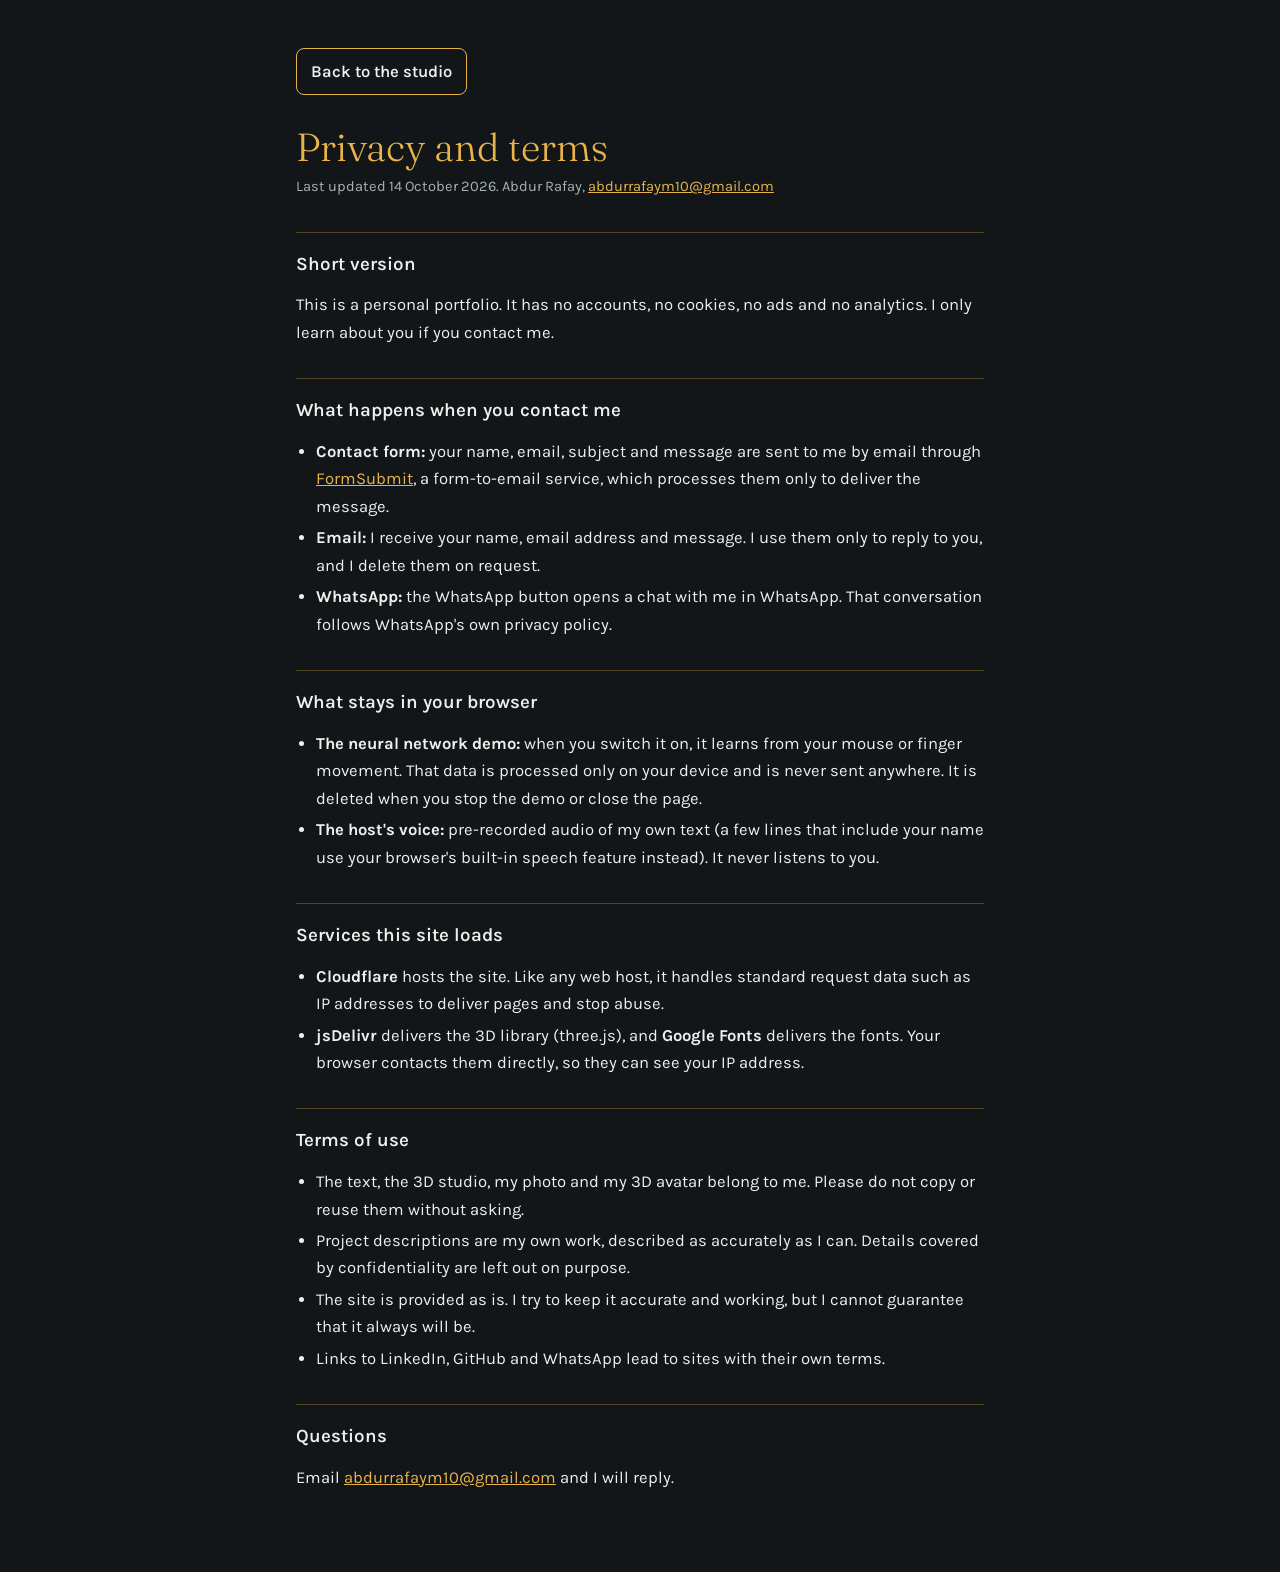
==== privacy.html @ a17399e5 "Add files via upload" ====
<!doctype html>
<html lang="en"><head><meta charset="utf-8"><meta name="viewport" content="width=device-width,initial-scale=1">
<title>Privacy and terms | Abdur Rafay</title>
<link rel="icon" href="./assets/favicon.svg" type="image/svg+xml">
<link href="https://fonts.googleapis.com/css2?family=Fraunces:opsz,wght@9..144,300;9..144,600&family=Karla:wght@400;600&display=swap" rel="stylesheet">
<style>
:root{--bg:#121619;--gold:#E8B44A;--text:#EEF0EC;--dim:#A7B2AE;--line:rgba(232,180,74,.3)}
*{box-sizing:border-box}html,body{margin:0;background:var(--bg);color:var(--text);font:400 1.02rem/1.65 Karla,sans-serif}
main{max-width:720px;margin:0 auto;padding:48px 16px 64px}
a{color:var(--gold)}a:focus-visible{outline:3px solid var(--gold);outline-offset:3px}
h1{font:300 2.4rem Fraunces,serif;color:var(--gold);margin:0 0 4px}h2{font:600 1.15rem Karla,sans-serif;margin:32px 0 8px;padding-top:20px;border-top:1px solid var(--line)}
.meta{color:var(--dim);font-size:.9rem;margin:0 0 24px}ul{padding-left:20px}li{margin:4px 0}
.back{display:inline-block;margin-bottom:28px;padding:9px 14px;border:1px solid var(--gold);border-radius:8px;color:var(--text);text-decoration:none;font-weight:600}
</style></head><body><main>
<a class="back" href="./">Back to the studio</a>
<h1>Privacy and terms</h1>
<p class="meta">Last updated 14 October 2026. Abdur Rafay, <a href="mailto:abdurrafaym10@gmail.com">abdurrafaym10@gmail.com</a></p>

<h2>Short version</h2>
<p>This is a personal portfolio. It has no accounts, no cookies, no ads and no analytics. I only learn about you if you contact me.</p>

<h2>What happens when you contact me</h2>
<ul>
<li><b>Contact form:</b> your name, email, subject and message are sent to me by email through <a href="https://formsubmit.co" rel="noopener">FormSubmit</a>, a form-to-email service, which processes them only to deliver the message.</li>
<li><b>Email:</b> I receive your name, email address and message. I use them only to reply to you, and I delete them on request.</li>
<li><b>WhatsApp:</b> the WhatsApp button opens a chat with me in WhatsApp. That conversation follows WhatsApp's own privacy policy.</li>
</ul>

<h2>What stays in your browser</h2>
<ul>
<li><b>The neural network demo:</b> when you switch it on, it learns from your mouse or finger movement. That data is processed only on your device and is never sent anywhere. It is deleted when you stop the demo or close the page.</li>
<li><b>The host's voice:</b> pre-recorded audio of my own text (a few lines that include your name use your browser's built-in speech feature instead). It never listens to you.</li>
</ul>

<h2>Services this site loads</h2>
<ul>
<li><b>Cloudflare</b> hosts the site. Like any web host, it handles standard request data such as IP addresses to deliver pages and stop abuse.</li>
<li><b>jsDelivr</b> delivers the 3D library (three.js), and <b>Google Fonts</b> delivers the fonts. Your browser contacts them directly, so they can see your IP address.</li>
</ul>

<h2>Terms of use</h2>
<ul>
<li>The text, the 3D studio, my photo and my 3D avatar belong to me. Please do not copy or reuse them without asking.</li>
<li>Project descriptions are my own work, described as accurately as I can. Details covered by confidentiality are left out on purpose.</li>
<li>The site is provided as is. I try to keep it accurate and working, but I cannot guarantee that it always will be.</li>
<li>Links to LinkedIn, GitHub and WhatsApp lead to sites with their own terms.</li>
</ul>

<h2>Questions</h2>
<p>Email <a href="mailto:abdurrafaym10@gmail.com">abdurrafaym10@gmail.com</a> and I will reply.</p>
</main></body></html>
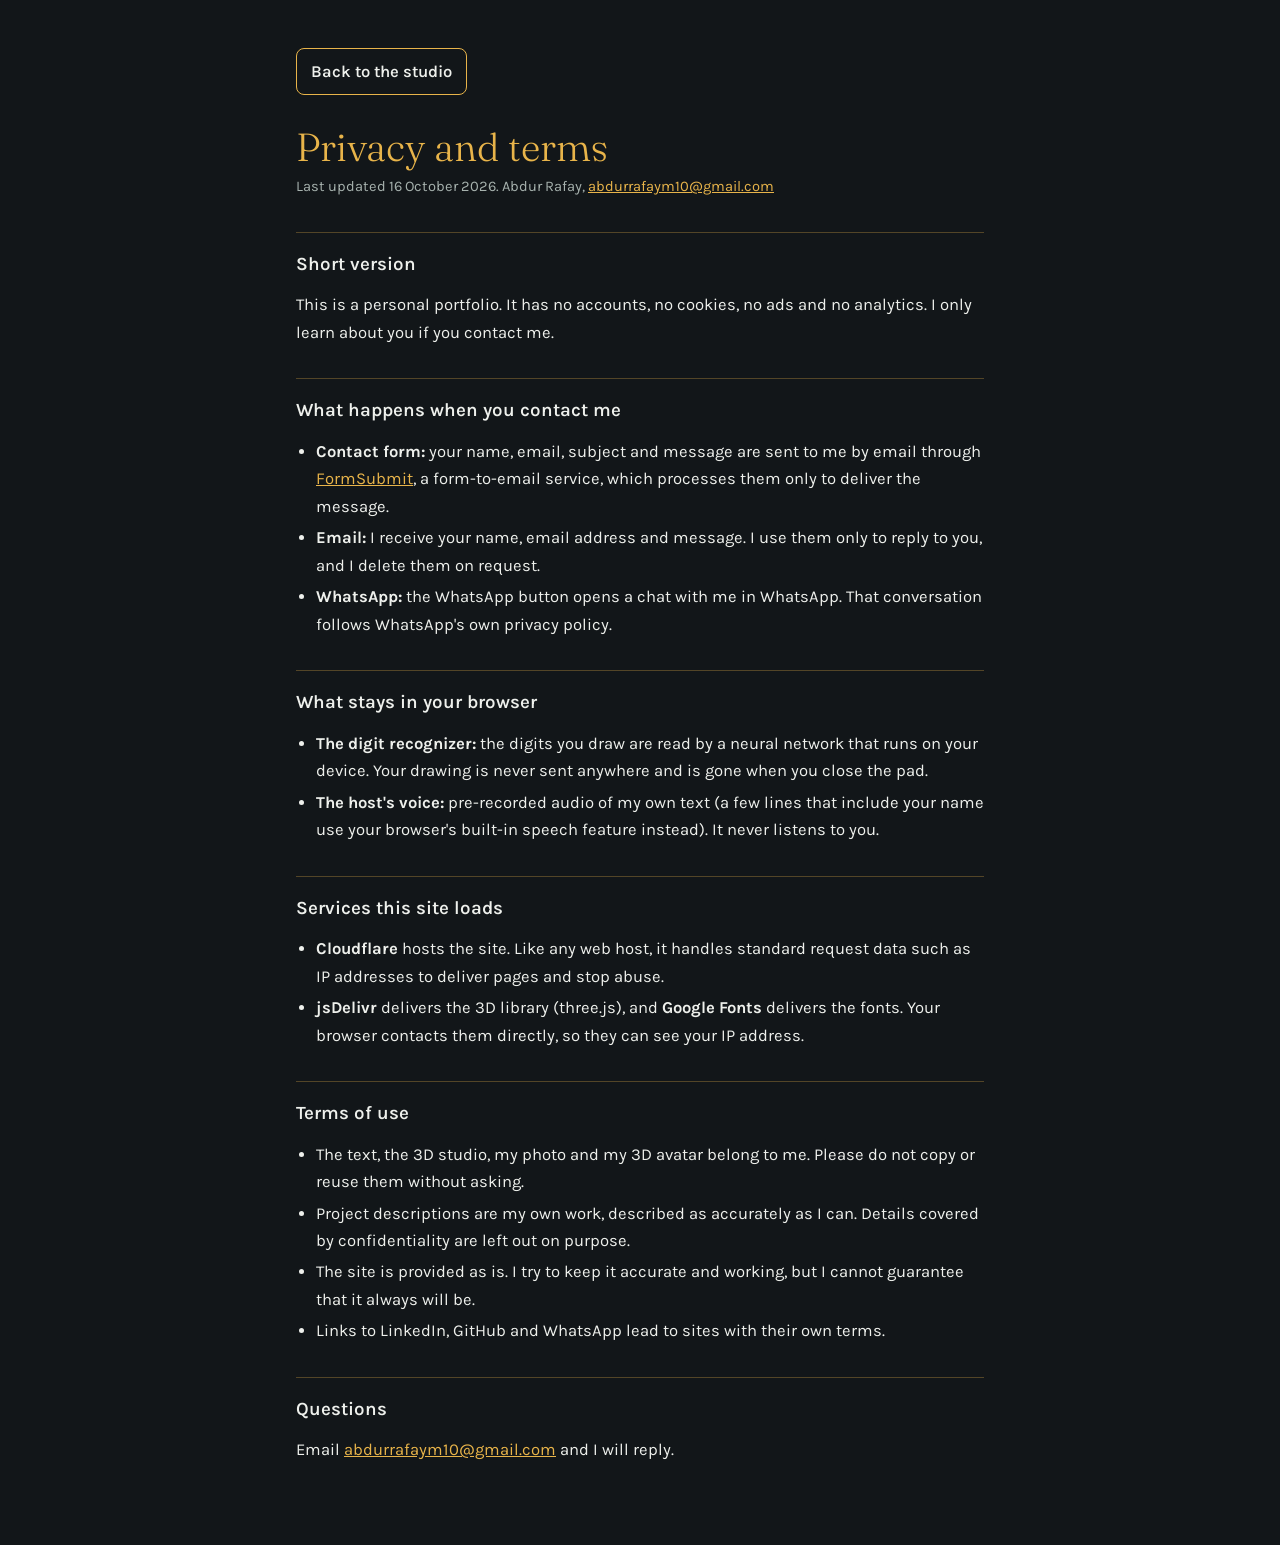
==== commit 38589b5c: "Update site to latest studio build" ====
--- a/privacy.html
+++ b/privacy.html
@@ -14,7 +14,7 @@
 </style></head><body><main>
 <a class="back" href="./">Back to the studio</a>
 <h1>Privacy and terms</h1>
-<p class="meta">Last updated 14 October 2026. Abdur Rafay, <a href="mailto:abdurrafaym10@gmail.com">abdurrafaym10@gmail.com</a></p>
+<p class="meta">Last updated 16 October 2026. Abdur Rafay, <a href="mailto:abdurrafaym10@gmail.com">abdurrafaym10@gmail.com</a></p>
 
 <h2>Short version</h2>
 <p>This is a personal portfolio. It has no accounts, no cookies, no ads and no analytics. I only learn about you if you contact me.</p>
@@ -28,7 +28,7 @@
 
 <h2>What stays in your browser</h2>
 <ul>
-<li><b>The neural network demo:</b> when you switch it on, it learns from your mouse or finger movement. That data is processed only on your device and is never sent anywhere. It is deleted when you stop the demo or close the page.</li>
+<li><b>The digit recognizer:</b> the digits you draw are read by a neural network that runs on your device. Your drawing is never sent anywhere and is gone when you close the pad.</li>
 <li><b>The host's voice:</b> pre-recorded audio of my own text (a few lines that include your name use your browser's built-in speech feature instead). It never listens to you.</li>
 </ul>
 
